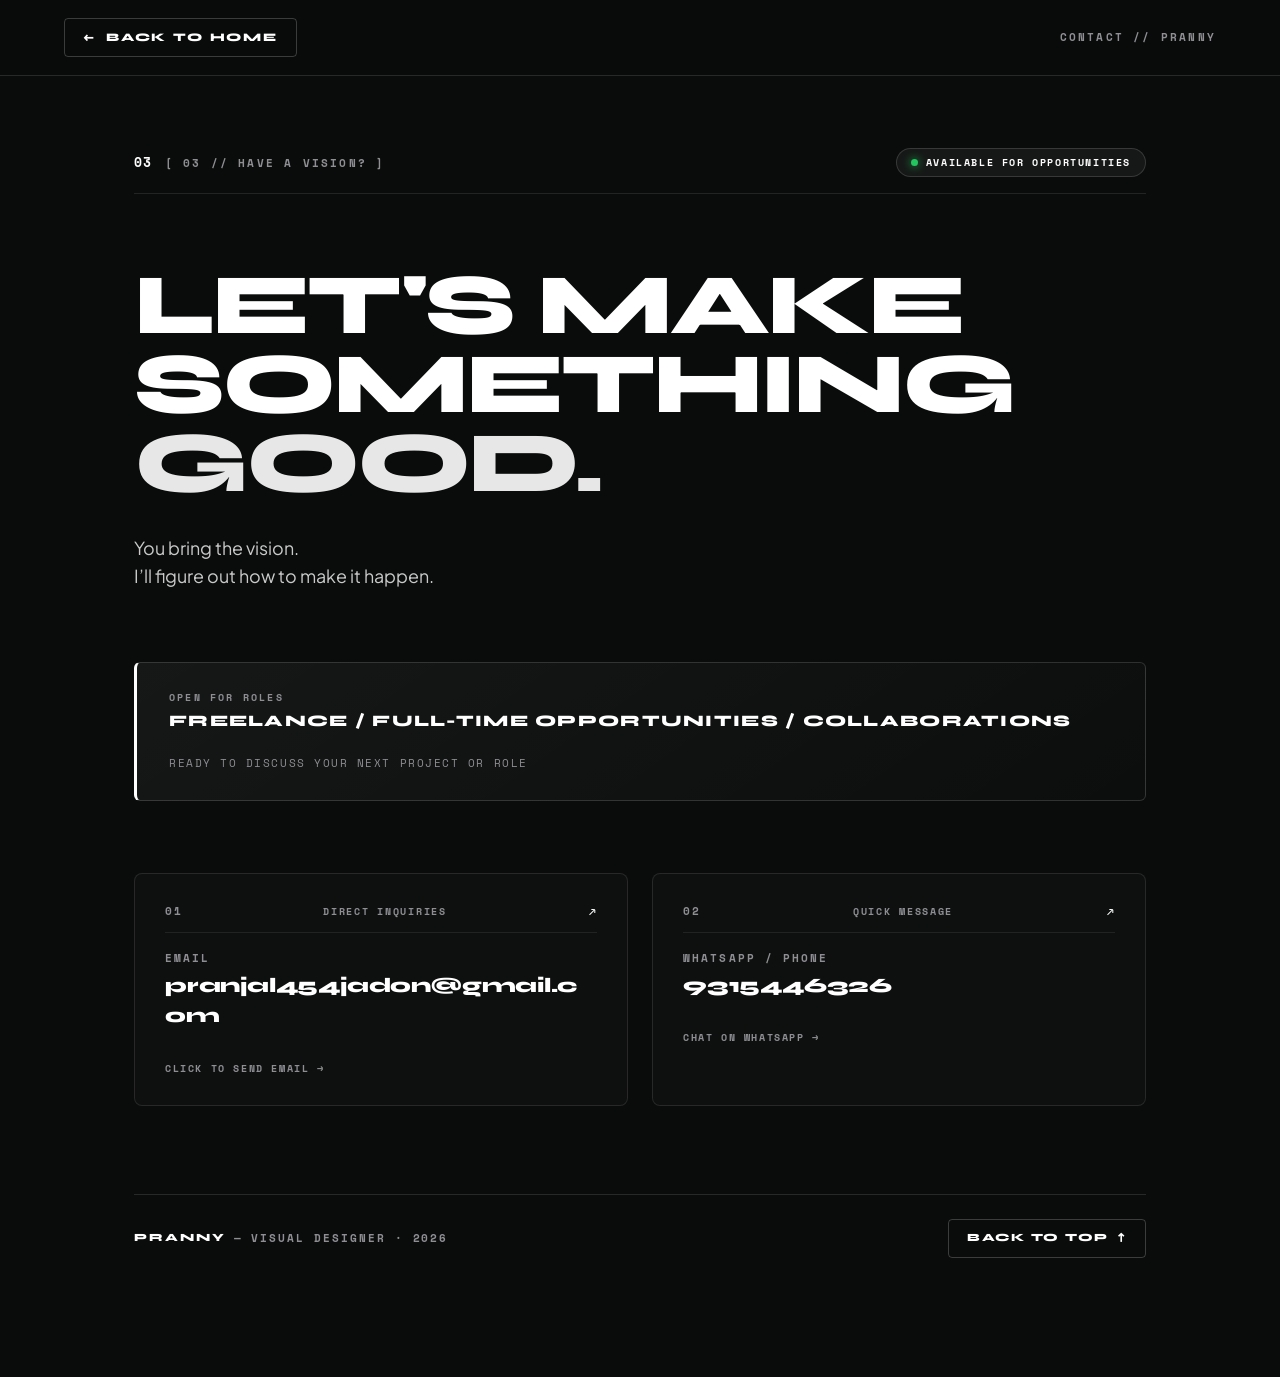
==== contact.html @ 9fa83e07 "Initial portfolio" ====
<!DOCTYPE html>
<html lang="en">
<head>
  <meta charset="UTF-8">
  <meta name="viewport" content="width=device-width, initial-scale=1.0">
  <title>CONTACT — Pranny · Visual Designer</title>
  
  <!-- Typography -->
  <link rel="preconnect" href="https://fonts.googleapis.com">
  <link rel="preconnect" href="https://fonts.gstatic.com" crossorigin>
  <link href="https://fonts.googleapis.com/css2?family=Plus+Jakarta+Sans:wght@400;500;600;700;800&family=Space+Mono:wght@400;700&family=Syne:wght@700;800&display=swap" rel="stylesheet">
  
  <style>
    :root {
      --bg: #0A0C0B;
      --card-bg: #0E100F;
      --text: #FFFFFF;
      --text-muted: #8E8E93;
      --border: rgba(255, 255, 255, 0.12);
      --font-display: "Syne", sans-serif;
      --font-sans: "Plus Jakarta Sans", sans-serif;
      --font-mono: "Space Mono", monospace;
    }

    * {
      box-sizing: border-box;
      margin: 0;
      padding: 0;
    }

    html {
      scroll-behavior: smooth;
    }

    body {
      background-color: var(--bg);
      color: var(--text);
      font-family: var(--font-sans);
      line-height: 1.5;
      -webkit-font-smoothing: antialiased;
      overflow-x: hidden;
    }

    /* Top Sticky Nav */
    .contact-nav {
      position: sticky;
      top: 0;
      z-index: 100;
      background: rgba(10, 12, 11, 0.92);
      backdrop-filter: blur(14px);
      -webkit-backdrop-filter: blur(14px);
      border-bottom: 1px solid var(--border);
      padding: 18px clamp(20px, 5vw, 64px);
      display: flex;
      justify-content: space-between;
      align-items: center;
    }

    .back-link {
      display: inline-flex;
      align-items: center;
      gap: 10px;
      color: var(--text);
      text-decoration: none;
      font-family: var(--font-display);
      font-size: 11.5px;
      font-weight: 800;
      letter-spacing: 0.16em;
      text-transform: uppercase;
      border: 1px solid rgba(255, 255, 255, 0.2);
      border-radius: 4px;
      padding: 10px 18px;
      transition: background-color 0.2s ease, border-color 0.2s ease, transform 0.2s ease, color 0.2s ease;
    }

    .back-link:hover {
      background-color: #FFFFFF;
      color: #000000;
      border-color: #FFFFFF;
      transform: translateX(-3px);
    }

    .nav-specimen {
      font-family: var(--font-mono);
      font-size: 11px;
      font-weight: 700;
      letter-spacing: 0.2em;
      color: var(--text-muted);
      text-transform: uppercase;
    }

    /* Main Container */
    .contact-page-container {
      max-width: 1140px;
      margin: 0 auto;
      padding: clamp(48px, 8vh, 88px) clamp(20px, 5vw, 64px) 120px;
      display: flex;
      flex-direction: column;
      gap: clamp(52px, 8vh, 84px);
    }

    .contact-meta-header {
      display: flex;
      justify-content: space-between;
      align-items: center;
      flex-wrap: wrap;
      gap: 16px;
      border-bottom: 1px solid rgba(255, 255, 255, 0.1);
      padding-bottom: 16px;
    }

    .contact-kicker-wrap {
      display: flex;
      align-items: baseline;
      gap: 12px;
    }

    .contact-num {
      font-family: var(--font-mono);
      font-size: 13px;
      font-weight: 700;
      color: #FFFFFF;
      letter-spacing: 0.1em;
    }

    .contact-kicker {
      font-family: var(--font-mono);
      font-size: 11px;
      font-weight: 700;
      letter-spacing: 0.2em;
      color: var(--text-muted);
      text-transform: uppercase;
    }

    .availability-badge {
      display: inline-flex;
      align-items: center;
      gap: 8px;
      background: rgba(255, 255, 255, 0.05);
      border: 1px solid rgba(255, 255, 255, 0.14);
      border-radius: 999px;
      padding: 6px 14px;
    }

    .status-dot {
      width: 7px;
      height: 7px;
      border-radius: 50%;
      background-color: #22C55E;
      box-shadow: 0 0 10px #22C55E;
      display: inline-block;
      animation: pulse-dot 2s infinite ease-in-out;
    }

    @keyframes pulse-dot {
      0%, 100% { opacity: 1; transform: scale(1); }
      50% { opacity: 0.5; transform: scale(0.85); }
    }

    .status-text {
      font-family: var(--font-mono);
      font-size: 10px;
      font-weight: 700;
      letter-spacing: 0.16em;
      color: #FFFFFF;
      text-transform: uppercase;
    }

    .contact-hero-composition {
      display: flex;
      flex-direction: column;
      gap: clamp(16px, 2.5vh, 28px);
    }

    .contact-main-headline {
      font-family: var(--font-display);
      font-size: clamp(34px, 7.2vw, 86px);
      font-weight: 800;
      letter-spacing: -0.035em;
      line-height: 0.92;
      color: #FFFFFF;
      text-transform: uppercase;
      display: flex;
      flex-direction: column;
    }

    .headline-row {
      display: block;
    }

    .headline-accent {
      color: #FFFFFF;
      opacity: 0.9;
    }

    .contact-statement-lead {
      font-size: clamp(16px, 1.4vw, 22px);
      font-weight: 400;
      line-height: 1.55;
      color: rgba(255, 255, 255, 0.78);
      max-width: 680px;
      margin-top: 8px;
    }

    /* Recruiter CTA Banner */
    .recruiter-cta-banner {
      background: linear-gradient(145deg, rgba(255, 255, 255, 0.05), rgba(255, 255, 255, 0.01));
      border: 1px solid rgba(255, 255, 255, 0.14);
      border-left: 3px solid #FFFFFF;
      border-radius: 6px;
      padding: clamp(20px, 3vh, 28px) clamp(20px, 3vw, 32px);
      display: flex;
      justify-content: space-between;
      align-items: center;
      flex-wrap: wrap;
      gap: 16px;
    }

    .cta-left {
      display: flex;
      flex-direction: column;
      gap: 4px;
    }

    .cta-label {
      font-family: var(--font-mono);
      font-size: 10px;
      font-weight: 700;
      letter-spacing: 0.22em;
      color: var(--text-muted);
      text-transform: uppercase;
    }

    .cta-heading {
      font-family: var(--font-display);
      font-size: clamp(13.5px, 1.25vw, 16.5px);
      font-weight: 800;
      letter-spacing: 0.08em;
      color: #FFFFFF;
      text-transform: uppercase;
    }

    .cta-sub {
      font-family: var(--font-mono);
      font-size: 11px;
      letter-spacing: 0.14em;
      color: var(--text-muted);
      text-transform: uppercase;
    }

    /* Contact Channels Grid */
    .contact-channels-grid {
      display: grid;
      grid-template-columns: repeat(2, 1fr);
      gap: clamp(16px, 2vw, 24px);
      width: 100%;
    }

    .contact-channel-card {
      background-color: var(--card-bg);
      border: 1px solid rgba(255, 255, 255, 0.1);
      border-radius: 8px;
      padding: clamp(22px, 3vh, 32px) clamp(20px, 2.5vw, 30px);
      display: flex;
      flex-direction: column;
      gap: 18px;
      text-decoration: none;
      color: #FFFFFF;
      transition: transform 0.25s cubic-bezier(0.16, 1, 0.3, 1), border-color 0.25s ease, background-color 0.25s ease;
      position: relative;
      overflow: hidden;
    }

    .contact-channel-card::before {
      content: "";
      position: absolute;
      top: 0;
      left: 0;
      width: 100%;
      height: 2px;
      background: #FFFFFF;
      opacity: 0;
      transition: opacity 0.25s ease;
    }

    .contact-channel-card:hover {
      transform: translateY(-4px);
      border-color: rgba(255, 255, 255, 0.3);
      background-color: #141716;
    }

    .contact-channel-card:hover::before {
      opacity: 1;
    }

    .channel-card-top {
      display: flex;
      align-items: center;
      justify-content: space-between;
      border-bottom: 1px solid rgba(255, 255, 255, 0.08);
      padding-bottom: 10px;
    }

    .channel-num {
      font-family: var(--font-mono);
      font-size: 11px;
      font-weight: 700;
      letter-spacing: 0.14em;
      color: var(--text-muted);
    }

    .channel-tag {
      font-family: var(--font-mono);
      font-size: 9.5px;
      font-weight: 700;
      letter-spacing: 0.18em;
      color: var(--text-muted);
      text-transform: uppercase;
    }

    .channel-arrow {
      font-family: var(--font-mono);
      font-size: 14px;
      color: #FFFFFF;
      transition: transform 0.2s ease;
    }

    .contact-channel-card:hover .channel-arrow {
      transform: translate(2px, -2px);
    }

    .channel-card-body {
      display: flex;
      flex-direction: column;
      gap: 4px;
    }

    .channel-label {
      font-family: var(--font-mono);
      font-size: 10.5px;
      font-weight: 700;
      letter-spacing: 0.2em;
      color: var(--text-muted);
      text-transform: uppercase;
    }

    .channel-val {
      font-family: var(--font-display);
      font-size: clamp(16px, 1.6vw, 22px);
      font-weight: 800;
      letter-spacing: -0.01em;
      color: #FFFFFF;
      word-break: break-word;
    }

    .channel-card-footer {
      padding-top: 4px;
    }

    .channel-action {
      font-family: var(--font-mono);
      font-size: 10px;
      font-weight: 700;
      letter-spacing: 0.16em;
      color: var(--text-muted);
      text-transform: uppercase;
      transition: color 0.2s ease;
    }

    .contact-channel-card:hover .channel-action {
      color: #FFFFFF;
    }

    /* Site Footer */
    .contact-site-footer {
      display: flex;
      flex-direction: column;
      gap: 24px;
      padding-top: 16px;
      width: 100%;
    }

    .site-footer-rule {
      width: 100%;
      height: 1px;
      background-color: rgba(255, 255, 255, 0.12);
    }

    .site-footer-row {
      display: flex;
      justify-content: space-between;
      align-items: center;
      flex-wrap: wrap;
      gap: 16px;
    }

    .footer-brand-wrap {
      display: flex;
      align-items: center;
      gap: 8px;
      font-family: var(--font-mono);
      font-size: 11px;
      font-weight: 700;
      letter-spacing: 0.18em;
      color: var(--text-muted);
      text-transform: uppercase;
    }

    .footer-brand-name {
      color: #FFFFFF;
      font-family: var(--font-display);
      font-weight: 800;
    }

    .back-to-top-btn {
      display: inline-flex;
      align-items: center;
      gap: 8px;
      background: transparent;
      border: 1px solid rgba(255, 255, 255, 0.2);
      border-radius: 4px;
      padding: 10px 18px;
      color: #FFFFFF;
      text-decoration: none;
      font-family: var(--font-display);
      font-size: 11px;
      font-weight: 800;
      letter-spacing: 0.16em;
      text-transform: uppercase;
      transition: background-color 0.2s ease, color 0.2s ease, border-color 0.2s ease, transform 0.2s ease;
    }

    .back-to-top-btn:hover {
      background-color: #FFFFFF;
      color: #000000;
      border-color: #FFFFFF;
      transform: translateY(-2px);
    }

    /* =========================================================
       THE FINAL REVEAL — EDITORIAL ENTRANCE ANIMATIONS
       ========================================================= */

    /* Default State: Content is fully visible by default */
    .contact-page-container .reveal-step-1,
    .contact-page-container .reveal-step-2,
    .contact-page-container .reveal-step-2-sub,
    .contact-page-container .reveal-step-3,
    .contact-page-container .reveal-step-4,
    .contact-page-container .reveal-step-5 {
      opacity: 1;
      transform: none;
      transition: opacity 0.75s cubic-bezier(0.16, 1, 0.3, 1), transform 0.75s cubic-bezier(0.16, 1, 0.3, 1);
      will-change: opacity, transform;
    }

    .contact-statement-lead .lead-line {
      display: block;
    }

    /* Progressive Enhancement: Initial hidden state ONLY when armed by JS */
    .contact-page-container.reveal-armed:not(.is-revealed) .reveal-step-1,
    .contact-page-container.reveal-armed:not(.is-revealed) .reveal-step-2,
    .contact-page-container.reveal-armed:not(.is-revealed) .reveal-step-2-sub,
    .contact-page-container.reveal-armed:not(.is-revealed) .reveal-step-3,
    .contact-page-container.reveal-armed:not(.is-revealed) .reveal-step-4,
    .contact-page-container.reveal-armed:not(.is-revealed) .reveal-step-5 {
      opacity: 0;
      transform: translateY(16px);
    }

    /* Sequential Staggered Entrance */
    .contact-page-container.is-revealed .reveal-step-1 {
      opacity: 1;
      transform: translateY(0);
      transition-delay: 0.1s;
    }

    .contact-page-container.is-revealed .reveal-step-2 {
      opacity: 1;
      transform: translateY(0);
      transition-delay: 0.3s;
    }

    .contact-page-container.is-revealed .reveal-step-2-sub {
      opacity: 1;
      transform: translateY(0);
      transition-delay: 0.55s;
    }

    .contact-page-container.is-revealed .reveal-step-3 {
      opacity: 1;
      transform: translateY(0);
      transition-delay: 0.8s;
    }

    .contact-page-container.is-revealed .reveal-step-4 {
      opacity: 1;
      transform: translateY(0);
      transition-delay: 1.05s;
    }

    .contact-page-container.is-revealed .reveal-step-5 {
      opacity: 1;
      transform: translateY(0);
      transition-delay: 1.3s;
    }

    /* Reduced Motion Override */
    @media (prefers-reduced-motion: reduce) {
      .contact-page-container .reveal-step-1,
      .contact-page-container .reveal-step-2,
      .contact-page-container .reveal-step-2-sub,
      .contact-page-container .reveal-step-3,
      .contact-page-container .reveal-step-4,
      .contact-page-container .reveal-step-5 {
        opacity: 1 !important;
        transform: none !important;
        transition: none !important;
      }
    }
  </style>
</head>
<body>

  <!-- Top Sticky Navigation -->
  <nav class="contact-nav" aria-label="Navigation">
    <a href="index.html" class="back-link">
      <span aria-hidden="true">←</span>
      <span>BACK TO HOME</span>
    </a>
    <span class="nav-specimen">CONTACT // PRANNY</span>
  </nav>

  <main class="contact-page-container" id="top">

    <!-- Top Meta Tag / Section Header -->
    <div class="contact-meta-header reveal-step-1">
      <div class="contact-kicker-wrap">
        <span class="contact-num">03</span>
        <span class="contact-kicker">[ 03 // HAVE A VISION? ]</span>
      </div>
      <div class="availability-badge" aria-label="Availability status">
        <span class="status-dot" aria-hidden="true"></span>
        <span class="status-text">AVAILABLE FOR OPPORTUNITIES</span>
      </div>
    </div>

    <!-- Main Headline Hero Composition -->
    <div class="contact-hero-composition">
      <h1 class="contact-main-headline reveal-step-2">
        <span class="headline-row">LET'S MAKE</span>
        <span class="headline-row">SOMETHING</span>
        <span class="headline-row headline-accent">GOOD.</span>
      </h1>
      <p class="contact-statement-lead">
        <span class="lead-line reveal-step-2-sub">You bring the vision.</span>
        <span class="lead-line reveal-step-3">I’ll figure out how to make it happen.</span>
      </p>
    </div>

    <!-- Recruiter CTA Info Banner -->
    <div class="recruiter-cta-banner reveal-step-5">
      <div class="cta-left">
        <span class="cta-label">OPEN FOR ROLES</span>
        <p class="cta-heading">FREELANCE / FULL-TIME OPPORTUNITIES / COLLABORATIONS</p>
      </div>
      <div class="cta-right">
        <span class="cta-sub">READY TO DISCUSS YOUR NEXT PROJECT OR ROLE</span>
      </div>
    </div>

    <!-- Direct Contact Channels Grid (Email + WhatsApp) -->
    <div class="contact-channels-grid reveal-step-4">
      
      <!-- EMAIL CARD -->
      <a href="mailto:pranjal454jadon@gmail.com" class="contact-channel-card" aria-label="Send email to pranjal454jadon@gmail.com">
        <div class="channel-card-top">
          <span class="channel-num">01</span>
          <span class="channel-tag">DIRECT INQUIRIES</span>
          <span class="channel-arrow" aria-hidden="true">↗</span>
        </div>
        <div class="channel-card-body">
          <span class="channel-label">EMAIL</span>
          <span class="channel-val">pranjal454jadon@gmail.com</span>
        </div>
        <div class="channel-card-footer">
          <span class="channel-action">CLICK TO SEND EMAIL →</span>
        </div>
      </a>

      <!-- WHATSAPP CARD -->
      <a href="https://wa.me/919315446326" target="_blank" rel="noopener noreferrer" class="contact-channel-card" aria-label="Message on WhatsApp: 9315446326">
        <div class="channel-card-top">
          <span class="channel-num">02</span>
          <span class="channel-tag">QUICK MESSAGE</span>
          <span class="channel-arrow" aria-hidden="true">↗</span>
        </div>
        <div class="channel-card-body">
          <span class="channel-label">WHATSAPP / PHONE</span>
          <span class="channel-val">9315446326</span>
        </div>
        <div class="channel-card-footer">
          <span class="channel-action">CHAT ON WHATSAPP →</span>
        </div>
      </a>

    </div>

    <!-- Final Editorial Sign-Off & Back to Top -->
    <footer class="contact-site-footer reveal-step-5">
      <div class="site-footer-rule"></div>
      <div class="site-footer-row">
        <div class="footer-brand-wrap">
          <span class="footer-brand-name">PRANNY</span>
          <span class="footer-brand-dash">—</span>
          <span class="footer-brand-role">VISUAL DESIGNER · 2026</span>
        </div>
        <a href="#top" class="back-to-top-btn" aria-label="Back to top of page">
          <span>BACK TO TOP</span>
          <span class="top-arrow" aria-hidden="true">↑</span>
        </a>
      </div>
    </footer>

  </main>

  <script>
    document.addEventListener('DOMContentLoaded', () => {
      setTimeout(() => {
        const container = document.getElementById('top');
        if (container) container.classList.add('is-revealed');
      }, 100);
    });
  </script>
</body>
</html>
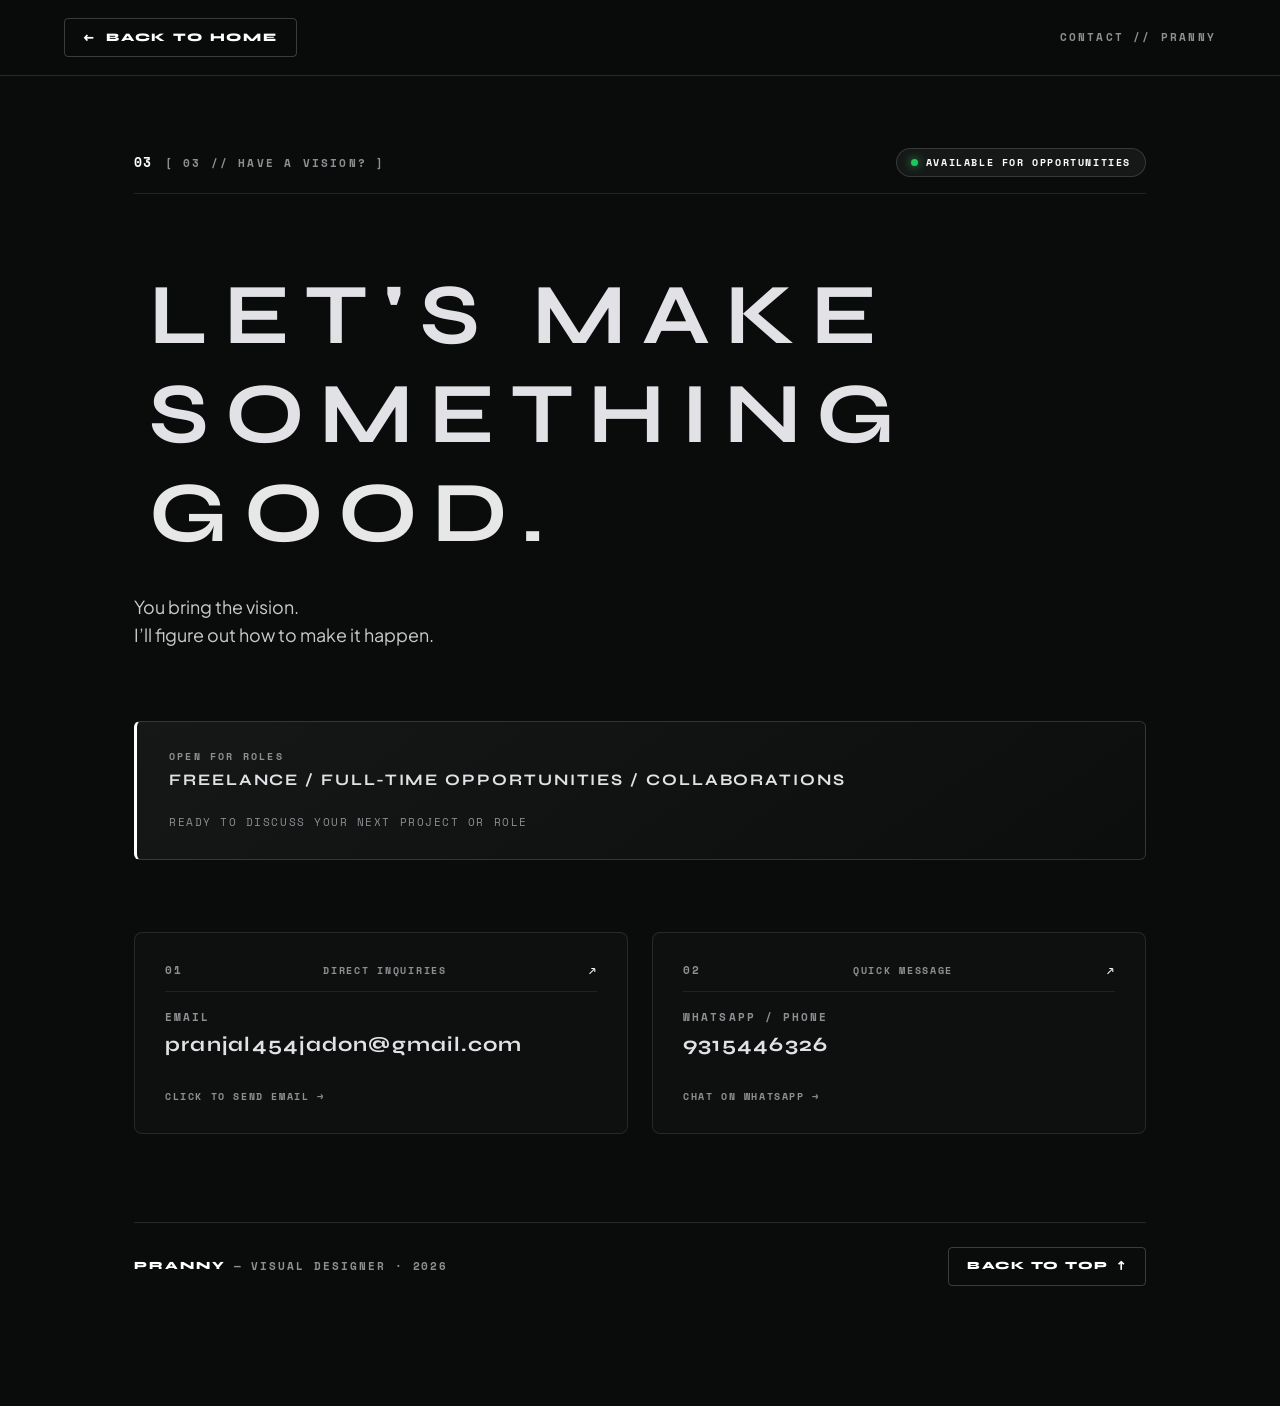
==== commit dcdc2969: "Update profile section" ====
--- a/contact.html
+++ b/contact.html
@@ -175,10 +175,11 @@
     .contact-main-headline {
       font-family: var(--font-display);
       font-size: clamp(34px, 7.2vw, 86px);
-      font-weight: 800;
-      letter-spacing: -0.035em;
-      line-height: 0.92;
-      color: #FFFFFF;
+      font-weight: 700;
+      letter-spacing: clamp(0.04em, 1.2vw, 0.22em);
+      text-indent: clamp(0.04em, 1.2vw, 0.22em);
+      line-height: 1.15;
+      color: var(--c-light-gray, #E2E2E6);
       text-transform: uppercase;
       display: flex;
       flex-direction: column;
@@ -234,9 +235,9 @@
     .cta-heading {
       font-family: var(--font-display);
       font-size: clamp(13.5px, 1.25vw, 16.5px);
-      font-weight: 800;
-      letter-spacing: 0.08em;
-      color: #FFFFFF;
+      font-weight: 700;
+      letter-spacing: clamp(0.04em, 1.2vw, 0.12em);
+      color: var(--c-light-gray, #E2E2E6);
       text-transform: uppercase;
     }
 
@@ -347,9 +348,9 @@
     .channel-val {
       font-family: var(--font-display);
       font-size: clamp(16px, 1.6vw, 22px);
-      font-weight: 800;
-      letter-spacing: -0.01em;
-      color: #FFFFFF;
+      font-weight: 700;
+      letter-spacing: clamp(0.02em, 0.8vw, 0.06em);
+      color: var(--c-light-gray, #E2E2E6);
       word-break: break-word;
     }
 
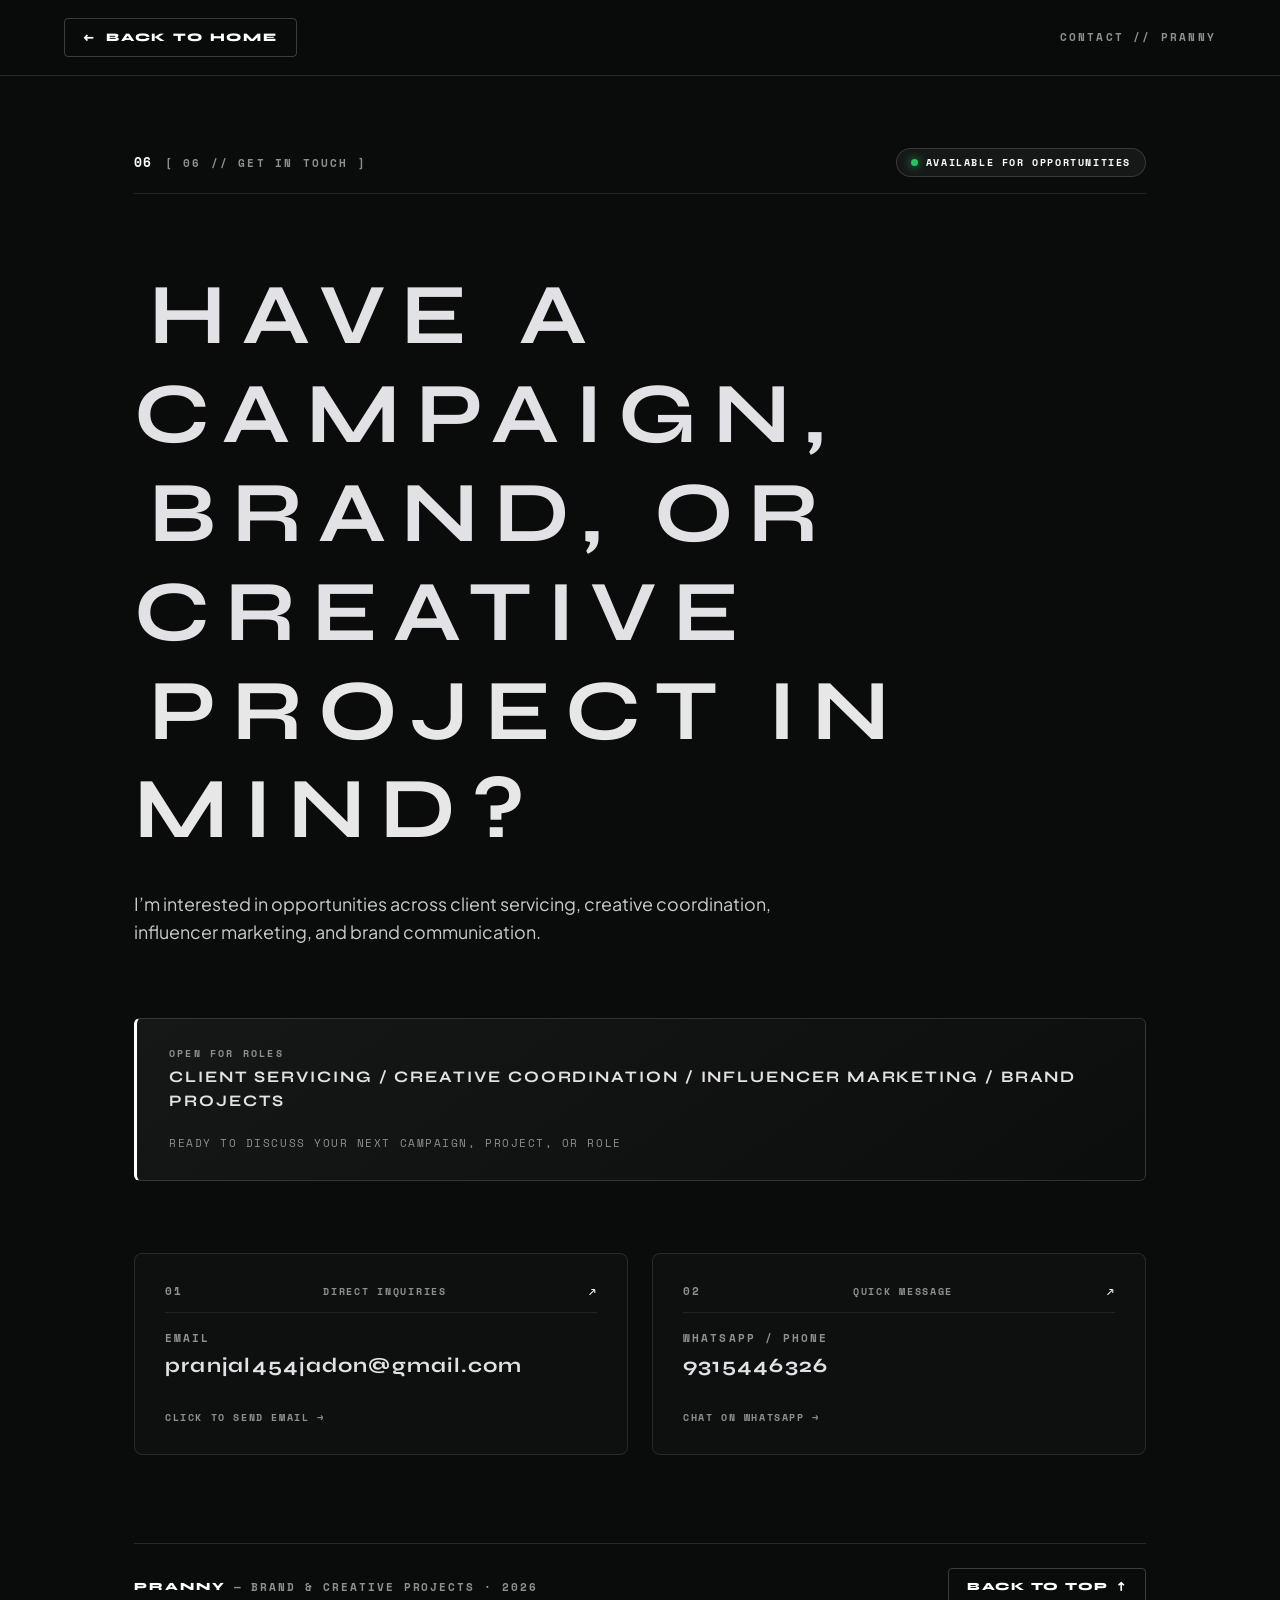
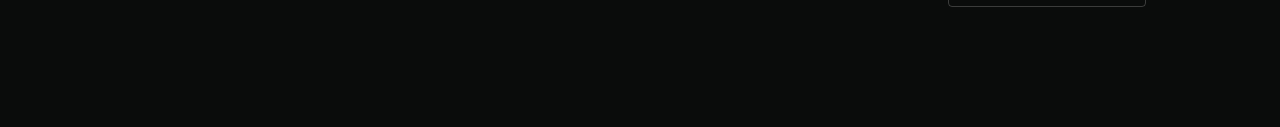
==== commit c924c79b: "Reposition portfolio for brand coordination, influencer marketing, and client servicing" ====
--- a/contact.html
+++ b/contact.html
@@ -3,7 +3,7 @@
 <head>
   <meta charset="UTF-8">
   <meta name="viewport" content="width=device-width, initial-scale=1.0">
-  <title>CONTACT — Pranny · Visual Designer</title>
+  <title>CONTACT — Pranny · Brand & Creative Projects</title>
   
   <!-- Typography -->
   <link rel="preconnect" href="https://fonts.googleapis.com">
@@ -538,8 +538,8 @@
     <!-- Top Meta Tag / Section Header -->
     <div class="contact-meta-header reveal-step-1">
       <div class="contact-kicker-wrap">
-        <span class="contact-num">03</span>
-        <span class="contact-kicker">[ 03 // HAVE A VISION? ]</span>
+        <span class="contact-num">06</span>
+        <span class="contact-kicker">[ 06 // GET IN TOUCH ]</span>
       </div>
       <div class="availability-badge" aria-label="Availability status">
         <span class="status-dot" aria-hidden="true"></span>
@@ -550,13 +550,12 @@
     <!-- Main Headline Hero Composition -->
     <div class="contact-hero-composition">
       <h1 class="contact-main-headline reveal-step-2">
-        <span class="headline-row">LET'S MAKE</span>
-        <span class="headline-row">SOMETHING</span>
-        <span class="headline-row headline-accent">GOOD.</span>
+        <span class="headline-row">HAVE A CAMPAIGN,</span>
+        <span class="headline-row">BRAND, OR CREATIVE</span>
+        <span class="headline-row headline-accent">PROJECT IN MIND?</span>
       </h1>
       <p class="contact-statement-lead">
-        <span class="lead-line reveal-step-2-sub">You bring the vision.</span>
-        <span class="lead-line reveal-step-3">I’ll figure out how to make it happen.</span>
+        <span class="lead-line reveal-step-3">I’m interested in opportunities across client servicing, creative coordination, influencer marketing, and brand communication.</span>
       </p>
     </div>
 
@@ -564,10 +563,10 @@
     <div class="recruiter-cta-banner reveal-step-5">
       <div class="cta-left">
         <span class="cta-label">OPEN FOR ROLES</span>
-        <p class="cta-heading">FREELANCE / FULL-TIME OPPORTUNITIES / COLLABORATIONS</p>
+        <p class="cta-heading">CLIENT SERVICING / CREATIVE COORDINATION / INFLUENCER MARKETING / BRAND PROJECTS</p>
       </div>
       <div class="cta-right">
-        <span class="cta-sub">READY TO DISCUSS YOUR NEXT PROJECT OR ROLE</span>
+        <span class="cta-sub">READY TO DISCUSS YOUR NEXT CAMPAIGN, PROJECT, OR ROLE</span>
       </div>
     </div>
 
@@ -615,7 +614,7 @@
         <div class="footer-brand-wrap">
           <span class="footer-brand-name">PRANNY</span>
           <span class="footer-brand-dash">—</span>
-          <span class="footer-brand-role">VISUAL DESIGNER · 2026</span>
+          <span class="footer-brand-role">BRAND & CREATIVE PROJECTS · 2026</span>
         </div>
         <a href="#top" class="back-to-top-btn" aria-label="Back to top of page">
           <span>BACK TO TOP</span>
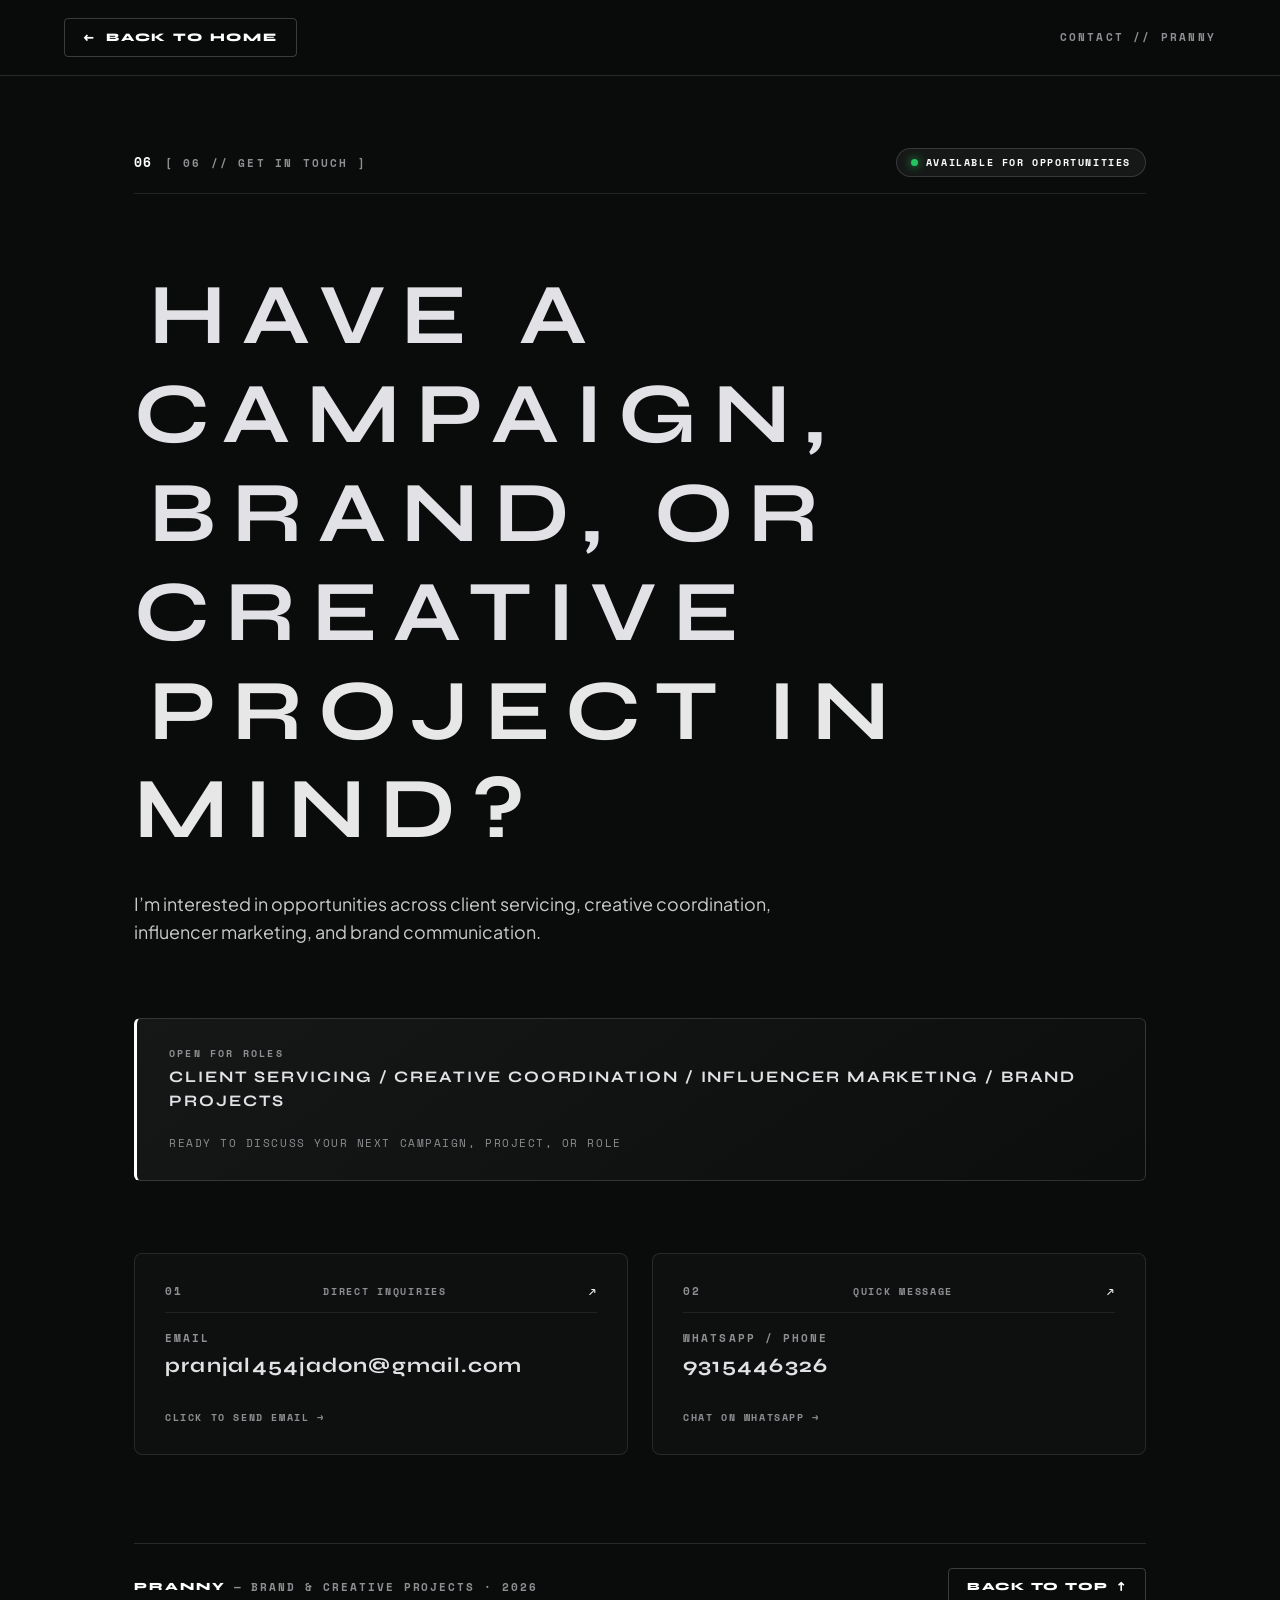
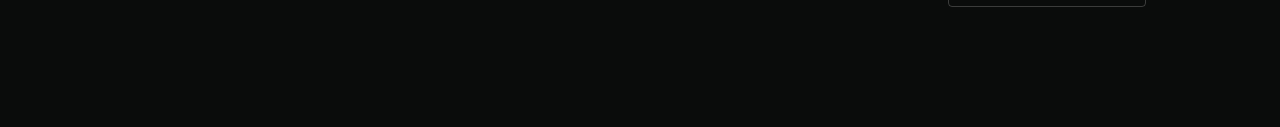
==== commit 1225f8cc: "Update website title, SEO, and Open Graph metadata to Brand & Creative Projects" ====
--- a/contact.html
+++ b/contact.html
@@ -3,7 +3,23 @@
 <head>
   <meta charset="UTF-8">
   <meta name="viewport" content="width=device-width, initial-scale=1.0">
-  <title>CONTACT — Pranny · Brand & Creative Projects</title>
+  <title>Contact — Brand & Creative Projects</title>
+
+  <!-- SEO & Search Metadata -->
+  <meta name="title" content="Contact — Brand & Creative Projects">
+  <meta name="description" content="Get in touch with Pranny for opportunities across client servicing, creative coordination, influencer marketing, and brand communication.">
+
+  <!-- Open Graph / Facebook / LinkedIn / WhatsApp -->
+  <meta property="og:type" content="website">
+  <meta property="og:url" content="https://graphic-portfolio-sand.vercel.app/contact.html">
+  <meta property="og:site_name" content="Brand & Creative Projects">
+  <meta property="og:title" content="Contact — Brand & Creative Projects">
+  <meta property="og:description" content="Get in touch with Pranny for opportunities across client servicing, creative coordination, influencer marketing, and brand communication.">
+
+  <!-- Twitter / X -->
+  <meta name="twitter:card" content="summary">
+  <meta name="twitter:title" content="Contact — Brand & Creative Projects">
+  <meta name="twitter:description" content="Get in touch with Pranny for opportunities across client servicing, creative coordination, influencer marketing, and brand communication.">
   
   <!-- Typography -->
   <link rel="preconnect" href="https://fonts.googleapis.com">
